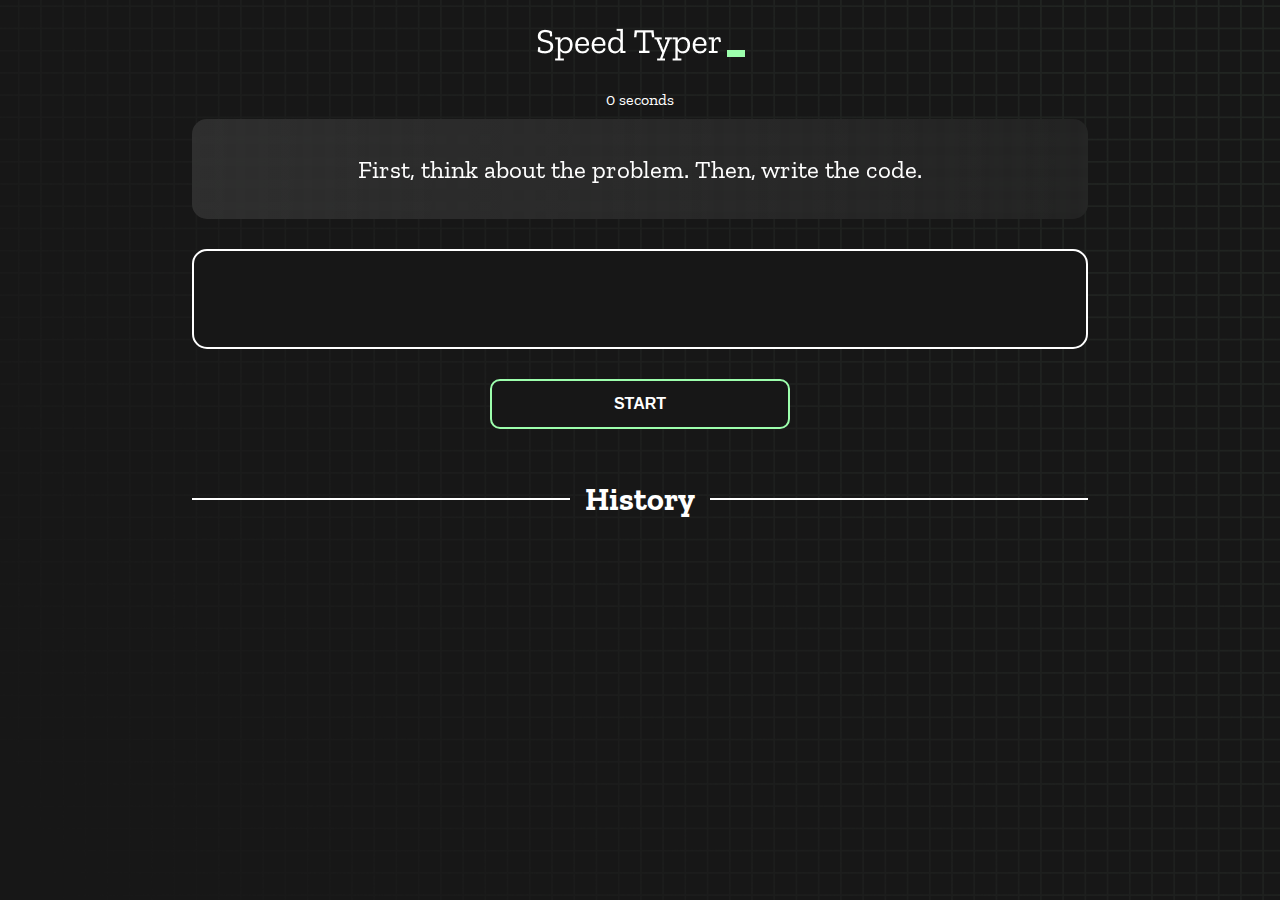
==== index.html @ 46ae3a89 "Initial commit" ====
<!DOCTYPE html>
<html lang="en">
  <head>
    <meta charset="UTF-8" />
    <meta http-equiv="X-UA-Compatible" content="IE=edge" />
    <meta name="viewport" content="width=device-width, initial-scale=1.0" />
    <title>Speed Monster</title>
    <link rel="stylesheet" href="styles.css" />
    <link rel="preconnect" href="https://fonts.googleapis.com" />
    <link rel="preconnect" href="https://fonts.gstatic.com" crossorigin />
    <link
      href="https://fonts.googleapis.com/css2?family=Zilla+Slab:wght@300;400;500&display=swap"
      rel="stylesheet"
    />
  </head>
  <body>
    <h1 class="title"><img src="./logo.png" /></h1>
    <div id="show-time">0 seconds</div>

    <div class="box-container">
      <div id="question"></div>

      <div id="display" class="inactive"></div>

      <div class="buttons">
        <button id="starts">START</button>
      </div>

      <div class="divider-container">
        <div class="line"></div>
        <h1 class="title2">History</h1>
        <div class="line"></div>
      </div>
      <div id="histories"></div>
    </div>

    <div id="countdown"></div>
    <div id="modal-background" class="hidden"></div>
    <div id="result" class="hidden"></div>

    <script src="./history.js"></script>
    <script src="./script.js"></script>
  </body>
</html>
---- styles.css ----
* {
  padding: 0;
  margin: 0;
  box-sizing: border-box;
}

body {
  background-image: url("./bg.png");
  background-size: cover;
  background-position: left top;
  font-family: "Zilla Slab", serif;
}

.box-container {
  width: 70%;
  margin: 0 auto;
}

#question {
  height: 100px;
  display: flex;
  align-items: center;
  justify-content: center;
  color: white;
  font-size: 25px;
  border-radius: 15px;
  background: rgb(255, 255, 255);
  background: linear-gradient(
    92.49deg,
    rgba(255, 255, 255, 0.1) 0.18%,
    rgba(255, 255, 255, 0.05) 99.85%
  );
  backdrop-filter: blur(5px);
  margin-bottom: 30px;
}

#display {
  height: 100px;
  display: flex;
  flex-wrap: wrap;
  align-items: center;
  padding-left: 5rem;
  color: white;
  font-size: 32px;
  background-color: #171717;
  border: 2px solid #9dffad;
  border-radius: 15px;
}

#countdown {
  position: fixed;
  height: 100vh;
  width: 100vw;
  background-color: rgba(0, 0, 0, 0.8);
  top: 0;
  left: 0;
  display: flex;
  align-items: center;
  justify-content: center;
  font-size: 3rem;
  color: white;
  display: none;
}
#result {
  position: fixed;
  top: 10%; 
  left: 10%;
  transform: translate(-50%, -50%);
  height: 250px;
  width: 400px;
  background-color: #171717;
  border-radius: 15px;
  border: 2px solid #9dffad;
  color: white;
  text-align: center;
  padding: 2rem;
}
#show-time{
  text-align: center;
  color: white;
  margin: 10px 0;
}

.green {
  color: #9dffad;
}
.red {
  color: #eb6565;
}
.bold {
  font-weight: 700;
}
.inactive {
  border: 2px solid white !important;
}
.hidden {
  display: none;
}
.title {
  text-align: center;
  color: white;
  margin: 20px 0;
}

.divider-container {
  height: 80px;
  display: flex;
  justify-content: center;
  align-items: center;
  gap: 15px;
  margin: 0 auto;
}

.line {
  height: 2px;
  background: white;
  width: 100%;
}

.title2 {
  color: white;
  display: block;
}

.buttons {
  display: flex;
  justify-content: center;
  margin: 30px 0;
}
button {
  padding: 10px 20px;
  border: none;
  font-size: 16px;
  font-weight: bold;
  width: 300px;
  height: 50px;
  color: white;
  background-color: #171717;
  border-radius: 10px;
  border: 2px solid #9dffad;
  cursor: pointer;
}

#histories {
  display: flex;
  flex-wrap: wrap;
  justify-content: space-around;
}

.card {
  width: 100%;
  height: 100%;
  padding: 50px;
  display: flex;
  justify-content: space-between;
  align-items: center;
  padding: 20px 30px;
  color: white;
  border-radius: 15px;
  background: rgb(255, 255, 255);
  background: linear-gradient(
    92.49deg,
    rgba(255, 255, 255, 0.1) 0.18%,
    rgba(255, 255, 255, 0.05) 99.85%
  );
  backdrop-filter: blur(5px);
  margin-bottom: 30px;
}

#modal-background {
  background: rgb(255, 255, 255);
  background: linear-gradient(
    92.49deg,
    rgba(255, 255, 255, 0.1) 0.18%,
    rgba(255, 255, 255, 0.05) 99.85%
  );
  backdrop-filter: blur(5px);
  height: 100vh;
  width: 100%;
  position: fixed;
  top: 0;
}

@media only screen and (max-width: 700px) {
  .box-container {
    padding: 0 20px;
    width: 100%;
  }
  .card {
    flex-direction: column;
  }
}
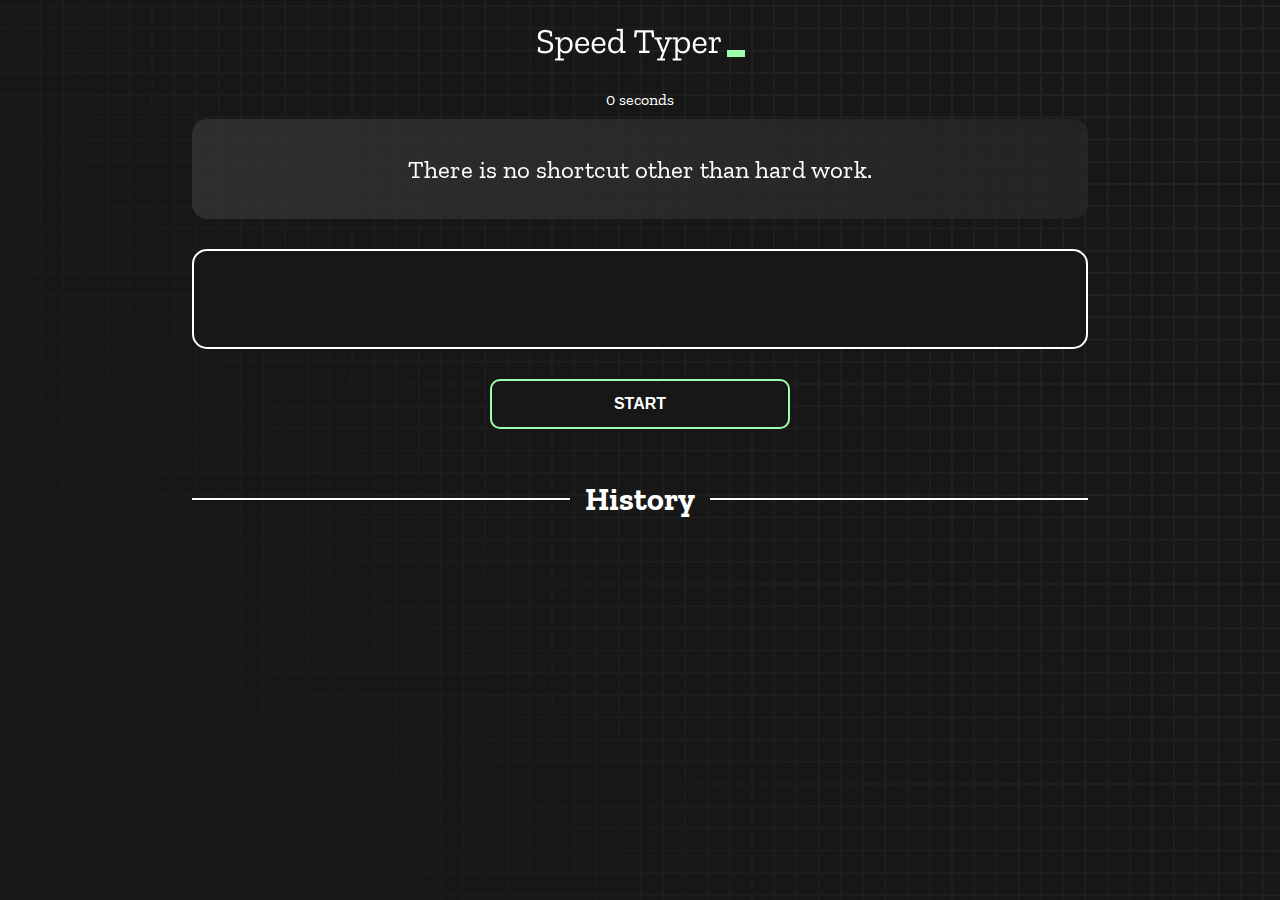
==== commit 65ce02d2: "title updated" ====
--- a/index.html
+++ b/index.html
@@ -1,44 +1,41 @@
 <!DOCTYPE html>
 <html lang="en">
-  <head>
-    <meta charset="UTF-8" />
-    <meta http-equiv="X-UA-Compatible" content="IE=edge" />
-    <meta name="viewport" content="width=device-width, initial-scale=1.0" />
-    <title>Speed Monster</title>
-    <link rel="stylesheet" href="styles.css" />
-    <link rel="preconnect" href="https://fonts.googleapis.com" />
-    <link rel="preconnect" href="https://fonts.gstatic.com" crossorigin />
-    <link
-      href="https://fonts.googleapis.com/css2?family=Zilla+Slab:wght@300;400;500&display=swap"
-      rel="stylesheet"
-    />
-  </head>
-  <body>
-    <h1 class="title"><img src="./logo.png" /></h1>
-    <div id="show-time">0 seconds</div>
+   <head>
+      <meta charset="UTF-8" />
+      <meta http-equiv="X-UA-Compatible" content="IE=edge" />
+      <meta name="viewport" content="width=device-width, initial-scale=1.0" />
+      <title>Typing Monster</title>
+      <link rel="stylesheet" href="styles.css" />
+      <link rel="preconnect" href="https://fonts.googleapis.com" />
+      <link rel="preconnect" href="https://fonts.gstatic.com" crossorigin />
+      <link href="https://fonts.googleapis.com/css2?family=Zilla+Slab:wght@300;400;500&display=swap" rel="stylesheet" />
+   </head>
+   <body>
+      <h1 class="title"><img src="./logo.png" /></h1>
+      <div id="show-time">0 seconds</div>
 
-    <div class="box-container">
-      <div id="question"></div>
+      <div class="box-container">
+         <div id="question"></div>
 
-      <div id="display" class="inactive"></div>
+         <div id="display" class="inactive"></div>
 
-      <div class="buttons">
-        <button id="starts">START</button>
+         <div class="buttons">
+            <button id="starts">START</button>
+         </div>
+
+         <div class="divider-container">
+            <div class="line"></div>
+            <h1 class="title2">History</h1>
+            <div class="line"></div>
+         </div>
+         <div id="histories"></div>
       </div>
 
-      <div class="divider-container">
-        <div class="line"></div>
-        <h1 class="title2">History</h1>
-        <div class="line"></div>
-      </div>
-      <div id="histories"></div>
-    </div>
+      <div id="countdown"></div>
+      <div id="modal-background" class="hidden"></div>
+      <div id="result" class="hidden"></div>
 
-    <div id="countdown"></div>
-    <div id="modal-background" class="hidden"></div>
-    <div id="result" class="hidden"></div>
-
-    <script src="./history.js"></script>
-    <script src="./script.js"></script>
-  </body>
+      <script src="./history.js"></script>
+      <script src="./script.js"></script>
+   </body>
 </html>
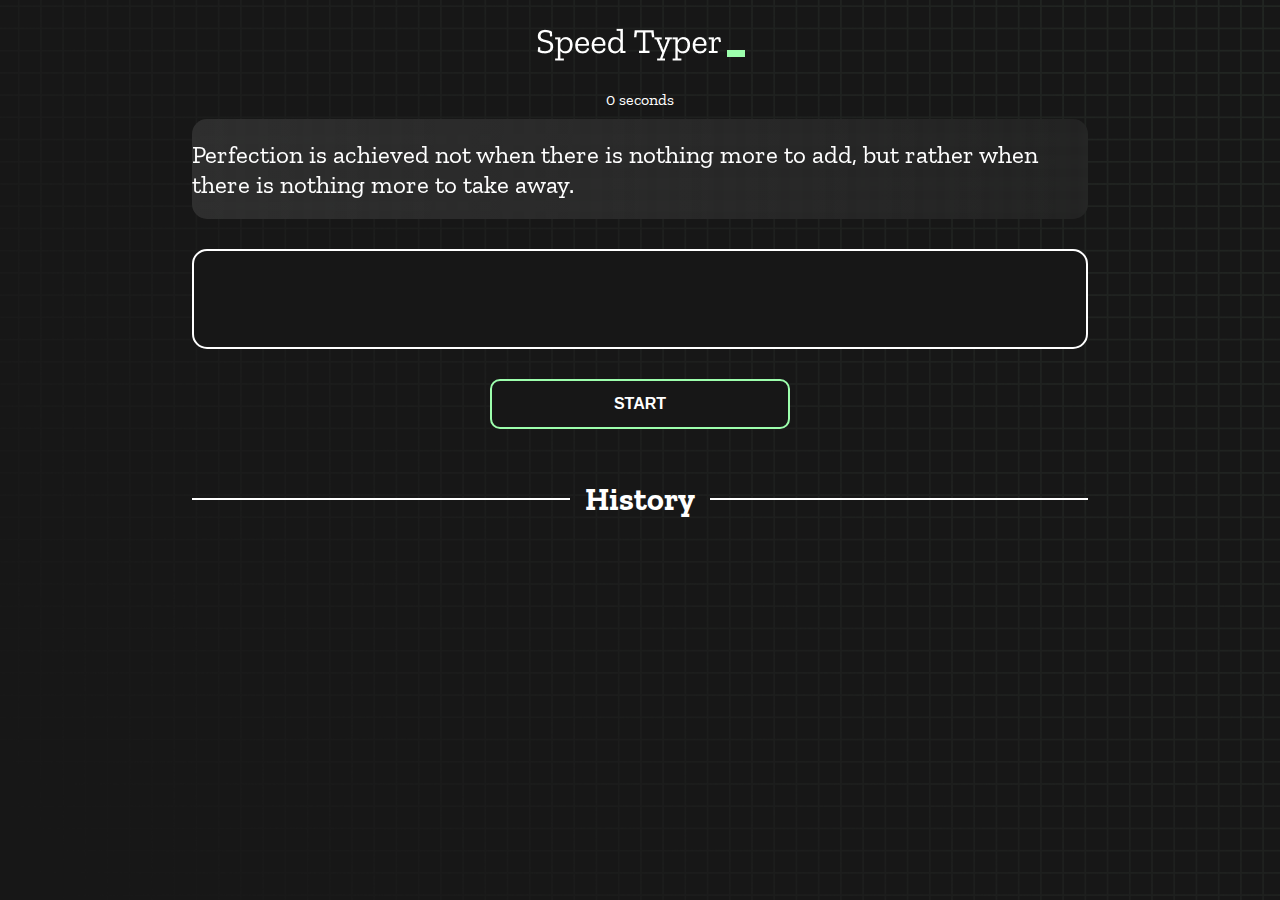
==== commit 5effba7c: "start button fixed" ====
--- a/index.html
+++ b/index.html
@@ -4,7 +4,7 @@
       <meta charset="UTF-8" />
       <meta http-equiv="X-UA-Compatible" content="IE=edge" />
       <meta name="viewport" content="width=device-width, initial-scale=1.0" />
-      <title>Typing Monster</title>
+      <title>Speed Typer</title>
       <link rel="stylesheet" href="styles.css" />
       <link rel="preconnect" href="https://fonts.googleapis.com" />
       <link rel="preconnect" href="https://fonts.gstatic.com" crossorigin />
